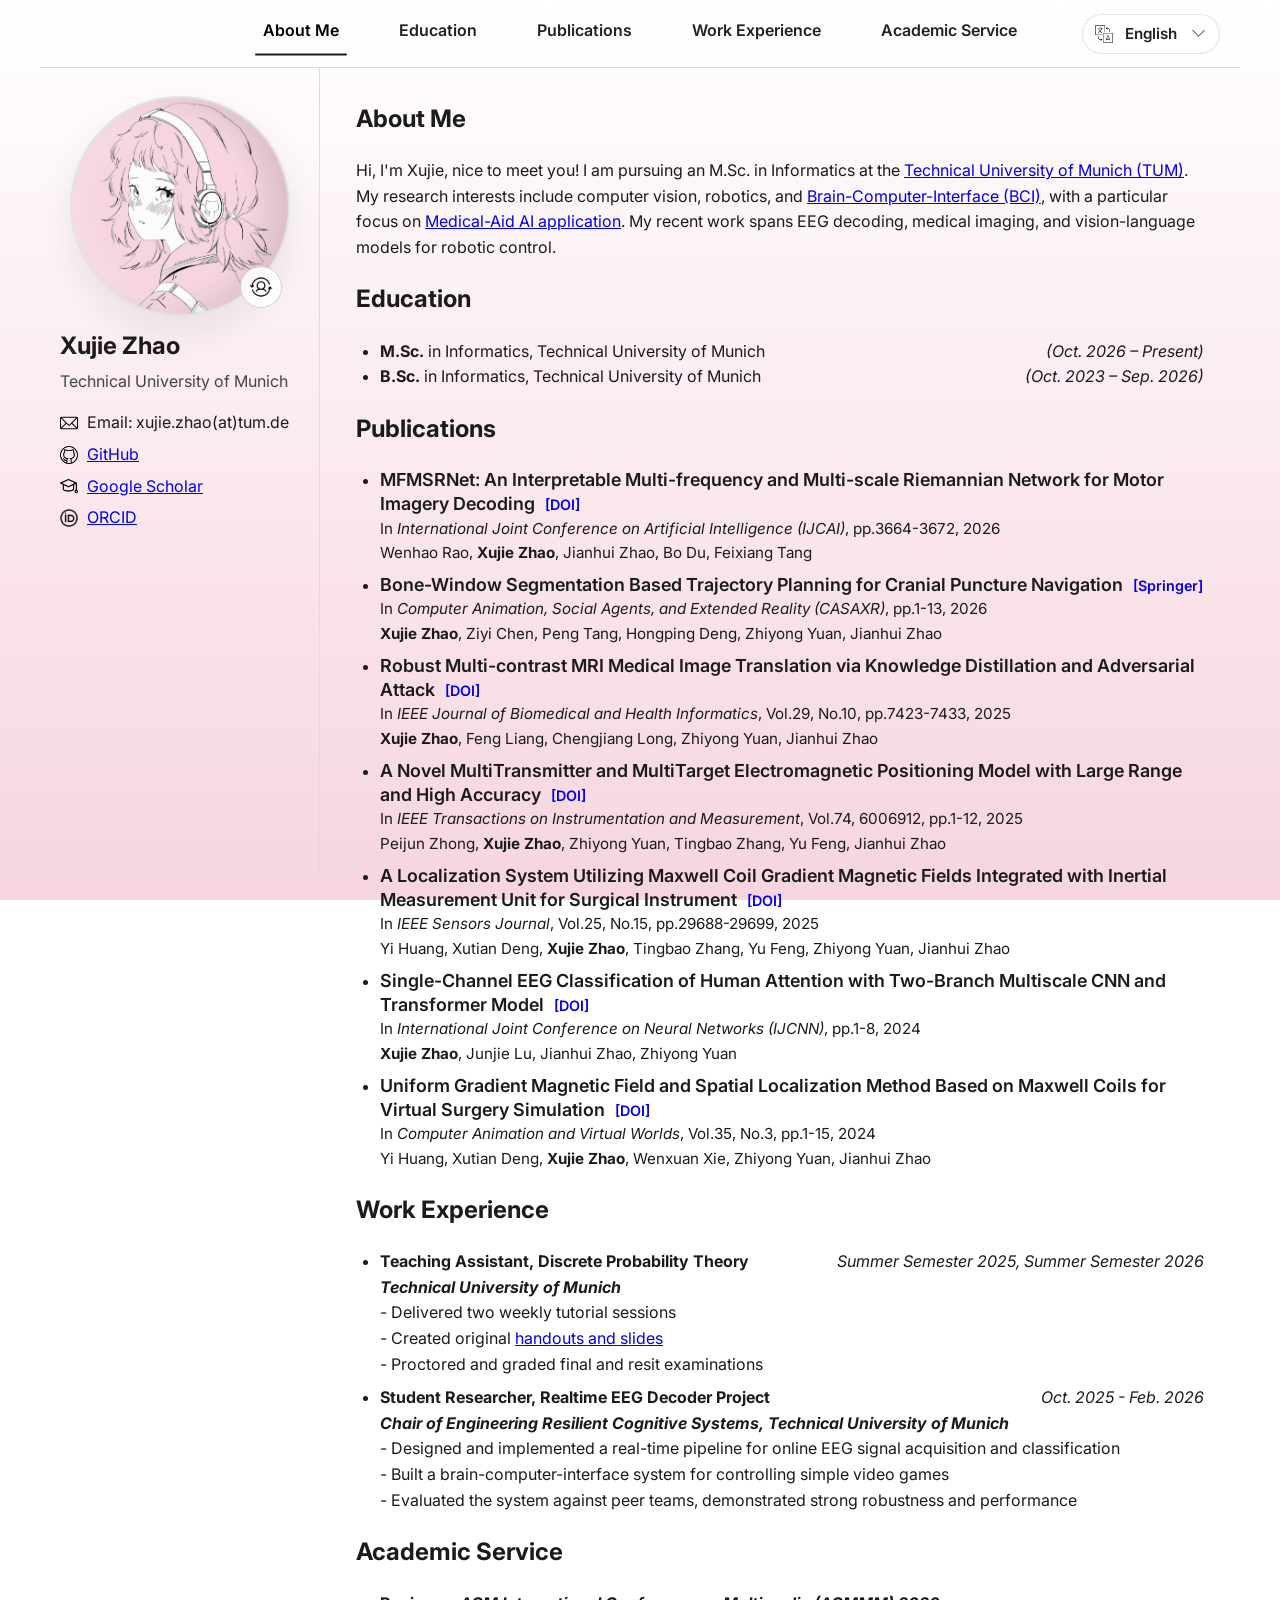
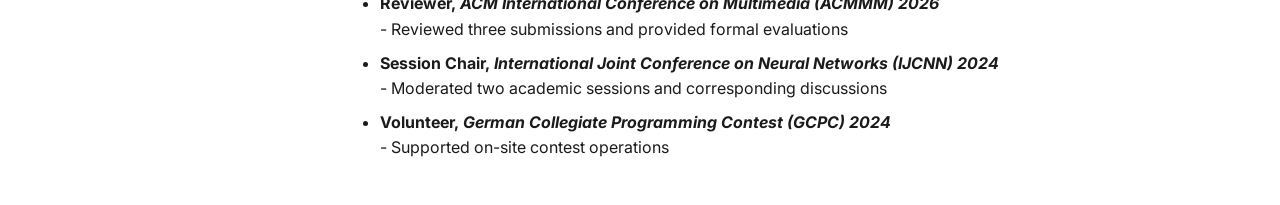
==== index.html @ e0d631d4 "english version update" ====
<!doctype html>
<html lang="en">
<head>
  <meta charset="utf-8" />
  <meta name="viewport" content="width=device-width, initial-scale=1" />
  <title>Xujie Zhao</title>

  <link rel="icon" href="assets/img/bar_icon_animate.png">
  <link rel="apple-touch-icon" href="assets/img/bar_icon_animate.png" />

  <meta name="description" content="Xujie Zhao – BSc student at Technical University of Munich">

  <meta property="og:type" content="website">
  <meta property="og:title" content="Xujie Zhao | Personal Page">
  <meta property="og:description" content="Personal homepage of Xujie Zhao">

  <meta name="robots" content="index, follow">

  <link rel="preconnect" href="https://fonts.googleapis.com">
  <link rel="preconnect" href="https://fonts.gstatic.com" crossorigin>
  <link href="https://fonts.googleapis.com/css2?family=Inter:wght@400;500;600;700&display=swap" rel="stylesheet">

  <link rel="stylesheet" href="assets/css/style.css?v=20260513-service-section" />
  <meta name="google-site-verification" content="BBAM4CJWL4HLsDOf_jV-iVOzETcsDzB7LPSBLOvxTzo" />
</head>
<body>
  <header class="top-nav-bar">
    <nav class="top-nav" aria-label="Primary">
      <a href="#about">About Me</a>
      <a href="#educations">Education</a>
      <a href="#pubs">Publications</a>
      <a href="#work">Work Experience</a>
      <a href="#service">Academic Service</a>
      <span class="nav-indicator" aria-hidden="true"></span>
    </nav>
    <div class="lang-switch" data-lang-switch>
      <button class="lang-switch-trigger" type="button" aria-label="Language selector" aria-haspopup="true" aria-expanded="false">
        <img class="lang-switch-icon" src="assets/img/icon_language_switch.png" alt="" width="18" height="18" />
        <span class="lang-switch-label">English</span>
        <span class="lang-switch-caret" aria-hidden="true"></span>
      </button>
      <div class="lang-switch-menu" role="menu" aria-label="Language options">
        <a class="lang-switch-option" href="index_cn.html" role="menuitem">中文</a>
      </div>
    </div>
  </header>

  <aside class="sidebar">
    <div class="profile-pic-wrap">
      <div class="profile-disc">
        <img class="profile-pic profile-pic-front" src="assets/img/bar_icon_animate.png" alt="Profile illustration" />
        <img class="profile-pic profile-pic-back" src="assets/img/profile_pic_real1.jpg" alt="Profile photo" />
      </div>
      <button class="profile-switch" type="button" aria-label="Switch profile picture" aria-pressed="false">
        <img src="assets/img/avatar_switch.png" alt="Switch avatar" />
      </button>
    </div>
    <h1 class="profile-name">Xujie Zhao</h1>
    <p class="profile-affiliation">Technical University of Munich</p>

    <section class="contact-block" aria-label="Contact">
      <ul>
        <li>
          <img class="contact-icon" src="assets/img/icon_email.png" alt="" width="18" height="18" />
          <span>Email: xujie.zhao(at)tum.de</span>
        </li>
        <li>
          <img class="contact-icon" src="assets/img/icon_github.png" alt="" width="18" height="18" />
          <a href="https://github.com/arthurwalnut">GitHub</a>
        </li>
        <li>
          <img class="contact-icon" src="assets/img/icon_scholar.png" alt="" width="18" height="18" />
          <a href="https://scholar.google.com/citations?user=ri1VqO8AAAAJ">Google Scholar</a>
        </li>
        <li>
          <img class="contact-icon" src="assets/img/icon_orcid.png" alt="" width="18" height="18" />
          <a href="https://orcid.org/0009-0003-3297-5734">ORCID</a>
        </li>
      </ul>
    </section>
  </aside>

  <main class="container">
    <section id="about">
      <h2>About Me</h2>
      <p>
        
        Hi, I'm Xujie, nice to meet you!
        I am pursuing an M.Sc. in Informatics at the <a href="https://www.tum.de/en/">Technical University of Munich (TUM)</a>.
        My research interests include computer vision, robotics,
        and <a href="https://en.wikipedia.org/wiki/Brain%E2%80%93computer_interface">Brain-Computer-Interface (BCI)</a>,
        with a particular focus on <a href="https://www.ibm.com/think/topics/artificial-intelligence-medicine">Medical-Aid AI application</a>.
        My recent work spans EEG decoding, medical imaging, and vision-language models for robotic control.

      </p>
    </section>

    <section id="educations">
      <h2>Education</h2>
      <ul>
        <li>
          <strong>M.Sc.</strong> in Informatics, Technical University of Munich
          <em style="float: right;">(Oct. 2026 – Present)</em>
        </li>
        <li>
          <strong>B.Sc.</strong> in Informatics, Technical University of Munich
          <em style="float: right;">(Oct. 2023 – Sep. 2026)</em>
        </li>
      </ul>
    </section>

    <section id="pubs">
      <h2>Publications</h2>
      <ul>

        <li class="publication-item">
          <div class="publication-title">
            MFMSRNet: An Interpretable Multi-frequency and Multi-scale Riemannian Network for Motor Imagery Decoding
            <a href="https://doi.org/10.24963/ijcai.2026/408" class="doi-link" target="_blank" rel="noopener noreferrer">[DOI]</a>
          </div>
          <div class="publication-venue">
            In <em>International Joint Conference on Artificial Intelligence (IJCAI)</em>, pp.3664-3672, 2026
          </div>
          <div class="publication-authors">
            Wenhao Rao, <strong>Xujie Zhao</strong>, Jianhui Zhao, Bo Du, Feixiang Tang
          </div>
        </li>

        <li class="publication-item">
          <div class="publication-title">
            Bone-Window Segmentation Based Trajectory Planning for Cranial Puncture Navigation
            <a href="https://link.springer.com/book/9789819256631" class="doi-link" target="_blank" rel="noopener noreferrer">[Springer]</a>
          </div>
          <div class="publication-venue">
            In <em>Computer Animation, Social Agents, and Extended Reality (CASAXR)</em>, pp.1-13, 2026
          </div>
          <div class="publication-authors">
            <strong>Xujie Zhao</strong>, Ziyi Chen, Peng Tang, Hongping Deng, Zhiyong Yuan, Jianhui Zhao
          </div>
        </li>
        
        <li class="publication-item">
          <div class="publication-title">
            Robust Multi-contrast MRI Medical Image Translation via Knowledge Distillation and Adversarial Attack
            <a href="https://doi.org/10.1109/JBHI.2025.3584721" class="doi-link" target="_blank" rel="noopener noreferrer">[DOI]</a>
          </div>
          <div class="publication-venue">
            In <em>IEEE Journal of Biomedical and Health Informatics</em>, Vol.29, No.10, pp.7423-7433, 2025
          </div>
          <div class="publication-authors">
            <strong>Xujie Zhao</strong>, Feng Liang, Chengjiang Long, Zhiyong Yuan, Jianhui Zhao
          </div>
        </li>

        <li class="publication-item">
          <div class="publication-title">
            A Novel MultiTransmitter and MultiTarget Electromagnetic Positioning Model with Large Range and High Accuracy
            <a href="https://doi.org/10.1109/TIM.2025.3565068" class="doi-link" target="_blank" rel="noopener noreferrer">[DOI]</a>
          </div>
          <div class="publication-venue">
            In <em>IEEE Transactions on Instrumentation and Measurement</em>, Vol.74, 6006912, pp.1-12, 2025
          </div>
          <div class="publication-authors">
            Peijun Zhong, <strong>Xujie Zhao</strong>, Zhiyong Yuan, Tingbao Zhang, Yu Feng, Jianhui Zhao
          </div>
        </li>

        <li class="publication-item">
          <div class="publication-title">
            A Localization System Utilizing Maxwell Coil Gradient Magnetic Fields Integrated with Inertial Measurement Unit for Surgical Instrument
            <a href="https://doi.org/10.1109/JSEN.2025.3578514" class="doi-link" target="_blank" rel="noopener noreferrer">[DOI]</a>
          </div>
          <div class="publication-venue">
            In <em>IEEE Sensors Journal</em>, Vol.25, No.15, pp.29688-29699, 2025
          </div>
          <div class="publication-authors">
            Yi Huang, Xutian Deng, <strong>Xujie Zhao</strong>, Tingbao Zhang, Yu Feng, Zhiyong Yuan, Jianhui Zhao
          </div>
        </li>

        <li class="publication-item">
          <div class="publication-title">
            Single-Channel EEG Classification of Human Attention with Two-Branch Multiscale CNN and Transformer Model
            <a href="https://doi.org/10.1109/IJCNN60899.2024.10650973" class="doi-link" target="_blank" rel="noopener noreferrer">[DOI]</a>
          </div>
          <div class="publication-venue">
            In <em>International Joint Conference on Neural Networks (IJCNN)</em>, pp.1-8, 2024
          </div>
          <div class="publication-authors">
            <strong>Xujie Zhao</strong>, Junjie Lu, Jianhui Zhao, Zhiyong Yuan
          </div>
        </li>

        <li class="publication-item">
          <div class="publication-title">
            Uniform Gradient Magnetic Field and Spatial Localization Method Based on Maxwell Coils for Virtual Surgery Simulation
            <a href="https://doi.org/10.1002/cav.2247" class="doi-link" target="_blank" rel="noopener noreferrer">[DOI]</a>
          </div>
          <div class="publication-venue">
            In <em>Computer Animation and Virtual Worlds</em>, Vol.35, No.3, pp.1-15, 2024
          </div>
          <div class="publication-authors">
            Yi Huang, Xutian Deng, <strong>Xujie Zhao</strong>, Wenxuan Xie, Zhiyong Yuan, Jianhui Zhao
          </div>
        </li>

      </ul>
    </section>

    <section id="work">
      <h2>Work Experience</h2>
      <ul>
        <li class="work-item">
          <div class="item-header">
            <strong>Teaching Assistant, Discrete Probability Theory</strong>
            <span class="item-time"><em>Summer Semester 2025, Summer Semester 2026</em></span>
          </div>
          <strong><em>Technical University of Munich</em></strong><br />
          - Delivered two weekly tutorial sessions<br>
          - Created original <a href="dpt_tut.html">handouts and slides</a><br>
          - Proctored and graded final and resit examinations<br>
        </li>

        <li class="work-item">
          <div class="item-header">
            <strong>Student Researcher, Realtime EEG Decoder Project</strong>
            <span class="item-time"><em>Oct. 2025 - Feb. 2026</em></span>
          </div>
          <strong><em>Chair of Engineering Resilient Cognitive Systems, Technical University of Munich</em></strong><br />
          - Designed and implemented a real-time pipeline for online EEG signal acquisition and classification<br>
          - Built a brain-computer-interface system for controlling simple video games<br>
          - Evaluated the system against peer teams, demonstrated strong robustness and performance<br>
        </li>
      </ul>
    </section>

    <section id="service">
      <h2>Academic Service</h2>
      <ul>
        <li class="work-item">
          <div class="item-header">
            <strong>Reviewer, <em>ACM International Conference on Multimedia (ACMMM) 2026</em></strong><strong></strong>
          </div>
          - Reviewed three submissions and provided formal evaluations
        </li>
        <li class="work-item">
          <div class="item-header">
            <strong>Session Chair, <em>International Joint Conference on Neural Networks (IJCNN) 2024</em></strong>
          </div>
          - Moderated two academic sessions and corresponding discussions
        </li>
        <li class="work-item">
          <div class="item-header">
            <strong>Volunteer, <em>German Collegiate Programming Contest (GCPC) 2024</em></strong>
          </div>
          - Supported on-site contest operations
        </li>
      </ul>
    </section>

  </main>
  <script src="assets/js/main.js"></script>
</body>
</html>
---- assets/css/style.css ----
:root {
  --topbar-height: 68px;
  --sidebar-width: 280px;
  --content-width: 920px;
  --layout-width: calc(var(--sidebar-width) + var(--content-width));
  --page-gradient: linear-gradient(180deg, #fff 0%, #f6d5de 100%);
}

* {
  box-sizing: border-box;
}

body {
  position: relative;
  margin: 0;
  font-family: "Inter", system-ui, sans-serif;
  line-height: 1.6;
  color: #1b1b1b;
  min-height: 100vh;
  background-image: var(--page-gradient);
  background-attachment: fixed;
  background-repeat: no-repeat;
  background-size: 100vw 100vh;
}

html {
  scroll-behavior: smooth;
}

a:link,
a:visited,
a:hover {
  color: #0000ee;
}

a:active {
  color: #ff0000;
}

.top-nav-bar {
  position: fixed;
  top: 0;
  left: 50%;
  transform: translateX(-50%);
  width: min(var(--layout-width), calc(100vw - 32px));
  height: var(--topbar-height);
  display: flex;
  align-items: center;
  padding: 0 88px;
  border-bottom: 1px solid #ddd;
  background: transparent;
  isolation: isolate;
  z-index: 1000;
}

.top-nav-bar::before,
.sidebar::before {
  content: "";
  position: absolute;
  inset: 0;
  z-index: -1;
  background-image: var(--page-gradient);
  background-attachment: fixed;
  background-repeat: no-repeat;
  background-size: 100vw 100vh;
  pointer-events: none;
}

.top-nav {
  position: relative;
  display: flex;
  align-items: center;
  justify-content: center;
  width: 100%;
  gap: 60px;
  flex-wrap: wrap;
  --indicator-x: 0px;
  --indicator-y: 0px;
  --indicator-width: 36px;
}

.lang-switch {
  position: absolute;
  top: 50%;
  right: 20px;
  z-index: 2;
  width: 138px;
  transform: translateY(-50%);
}

.lang-switch-trigger {
  width: 100%;
  height: 40px;
  display: grid;
  grid-template-columns: 18px 1fr 18px;
  align-items: center;
  padding: 0 12px;
  border: 1px solid rgba(27, 27, 27, 0.12);
  border-radius: 999px;
  background: rgba(255, 255, 255, 0.72);
  color: #222;
  font: inherit;
  text-align: left;
  cursor: pointer;
  transition: background 160ms ease, border-color 160ms ease;
  backdrop-filter: blur(8px);
}

.lang-switch:hover .lang-switch-trigger,
.lang-switch.is-open .lang-switch-trigger {
  background: rgba(255, 255, 255, 0.88);
  border-color: rgba(27, 27, 27, 0.2);
}

.lang-switch-trigger:focus,
.lang-switch-trigger:focus-visible {
  outline: none;
  box-shadow: none;
}

.lang-switch-icon {
  width: 18px;
  height: 18px;
  display: block;
  object-fit: contain;
  flex: 0 0 18px;
}

.lang-switch-label {
  min-width: 0;
  color: #222;
  font-size: 0.95rem;
  font-weight: 600;
  line-height: 1;
  text-align: center;
}

.lang-switch-caret {
  width: 18px;
  height: 18px;
  position: relative;
  pointer-events: none;
}

.lang-switch-caret::before {
  content: "";
  position: absolute;
  top: 1px;
  left: 5px;
  width: 8px;
  height: 8px;
  border-right: 1.8px solid #595959;
  border-bottom: 1.8px solid #595959;
  transform: rotate(45deg);
}

.lang-switch-menu {
  position: absolute;
  top: calc(100% + 8px);
  left: 0;
  width: 100%;
  padding: 6px;
  border: 1px solid rgba(27, 27, 27, 0.12);
  border-radius: 20px;
  background: rgba(255, 255, 255, 0.96);
  box-shadow: 0 12px 28px rgba(27, 27, 27, 0.12);
  opacity: 0;
  visibility: hidden;
  transform: translateY(-6px);
  transition: opacity 160ms ease, transform 160ms ease, visibility 160ms ease;
  backdrop-filter: blur(12px);
}

.lang-switch.is-open .lang-switch-menu {
  opacity: 1;
  visibility: visible;
  transform: translateY(0);
}

.lang-switch-option {
  display: block;
  width: 100%;
  padding: 9px 12px;
  border-radius: 14px;
  color: #222;
  font-size: 0.95rem;
  font-weight: 600;
  line-height: 1.2;
  text-align: center;
  text-decoration: none;
}

.lang-switch-option:link,
.lang-switch-option:visited,
.lang-switch-option:hover,
.lang-switch-option:active {
  color: #222;
}

.lang-switch-option:hover {
  background: rgba(246, 213, 222, 0.45);
}


.top-nav a {
  position: relative;
  z-index: 1;
  padding: 8px 0 14px;
  text-decoration: none;
  color: #222;
  font-weight: 600;
  transition: color 180ms ease;
}

.top-nav a:link,
.top-nav a:visited,
.top-nav a:hover,
.top-nav a:active {
  color: #222;
}

.top-nav a[aria-current="true"] {
  color: #000;
}

.nav-indicator {
  position: absolute;
  top: 0;
  left: 0;
  height: 2px;
  border-radius: 999px;
  background: #1b1b1b;
  opacity: 0;
  transform: translate3d(var(--indicator-x), var(--indicator-y), 0);
  width: var(--indicator-width);
  transition: opacity 120ms ease-out, transform 120ms ease-out, width 120ms ease-out;
  pointer-events: none;
}

.top-nav.is-indicator-ready .nav-indicator {
  opacity: 1;
}

.sidebar {
  position: fixed;
  top: var(--topbar-height);
  left: max(16px, calc(50% - (var(--layout-width) / 2)));
  width: var(--sidebar-width);
  height: calc(100vh - var(--topbar-height));
  padding: 28px 20px;
  border-right: 1px solid #ddd;
  overflow-y: auto;
  background: transparent;
  isolation: isolate;
  z-index: 900;
}

.profile-pic-wrap {
  --profile-switch-right: 8px;
  --profile-switch-bottom: 8px;
  position: relative;
  width: 220px;
  height: 220px;
  margin: 0 auto;
  perspective: 900px;
}

.profile-disc {
  position: relative;
  width: 100%;
  height: 100%;
  border: 2px solid #e2e2e2;
  border-radius: 50%;
  background: #f3f3f3;
  box-shadow: 0 16px 36px rgba(27, 27, 27, 0.08);
  transform-style: preserve-3d;
  transition: transform 760ms cubic-bezier(0.2, 0.72, 0.18, 1);
}

.profile-disc::after {
  content: "";
  position: absolute;
  inset: 0;
  border-radius: 50%;
  box-shadow: inset 14px 0 24px rgba(255, 255, 255, 0.2), inset -18px 0 28px rgba(27, 27, 27, 0.12);
  transform: translateZ(1px);
  pointer-events: none;
}

.profile-pic-wrap.is-showing-secondary .profile-disc {
  transform: rotateY(180deg);
}

.profile-pic {
  position: absolute;
  inset: 0;
  width: 100%;
  height: 100%;
  border-radius: 50%;
  object-fit: cover;
  display: block;
  backface-visibility: hidden;
  overflow: hidden;
}

.profile-pic-back {
  transform: rotateY(180deg);
}

.profile-switch {
  position: absolute;
  right: var(--profile-switch-right);
  bottom: var(--profile-switch-bottom);
  z-index: 3;
  width: 42px;
  height: 42px;
  padding: 8px;
  border: 1px solid rgba(27, 27, 27, 0.18);
  border-radius: 50%;
  background: rgba(255, 255, 255, 0.88);
  cursor: pointer;
  transition: transform 160ms ease, background 160ms ease;
}

.profile-switch:hover {
  transform: translateY(-1px);
  background: #fff;
}

.profile-switch:focus-visible {
  outline: 2px solid #1b1b1b;
  outline-offset: 3px;
}

.profile-switch img {
  width: 100%;
  height: 100%;
  display: block;
  object-fit: contain;
}

.profile-name {
  margin: 16px 0 8px;
  font-size: 1.5rem;
  line-height: 1.2;
}

.profile-affiliation {
  margin: 0 0 16px;
  color: #444;
}

.contact-block ul {
  margin: 0;
  padding-left: 0;
  list-style: none;
}

.contact-block li {
  display: flex;
  align-items: center;
  gap: 9px;
  margin-bottom: 6px;
}

.contact-icon {
  width: 18px;
  height: 18px;
  max-width: 18px;
  max-height: 18px;
  flex: 0 0 18px;
  object-fit: contain;
  display: block;
}

.container {
  margin-top: var(--topbar-height);
  margin-left: max(calc(16px + var(--sidebar-width)), calc(50% - (var(--layout-width) / 2) + var(--sidebar-width)));
  padding: 12px 36px 28px;
  max-width: var(--content-width);
}

main ul {
  padding-left: 24px;
}

.publication-item {
  margin-bottom: 8px;
}

.publication-title {
  font-size: 1.12rem;
  font-weight: 600;
  line-height: 1.35;
}

.publication-venue,
.publication-authors {
  font-size: 0.95rem;
}

.doi-link {
  font-size: 0.8em;
  margin-left: 0.4em;
  text-decoration: none;
}

.doi-link:hover {
  text-decoration: underline;
}

.work-item {
  margin-bottom: 8px;
}

.item-header {
  display: flex;
  align-items: flex-start;
  justify-content: space-between;
  gap: 16px;
}

.item-header strong {
  flex: 1 1 auto;
  min-width: 0;
}

.item-time {
  flex: 0 0 auto;
  margin-left: auto;
  text-align: right;
  white-space: nowrap;
}

.work-item-empty {
  min-height: 82px;
  color: transparent;
  user-select: none;
}

.work-item-empty::marker {
  color: transparent;
}

@media (max-width: 900px) {
  :root {
    --sidebar-width: 240px;
    --content-width: 700px;
  }

  .top-nav-bar {
    padding: 0 78px;
  }

  .top-nav {
    gap: 28px;
  }

  .container {
    padding: 24px;
  }

  .item-header {
    flex-wrap: wrap;
  }

  .item-time {
    width: 100%;
    white-space: normal;
  }
}

@media (max-width: 768px), (hover: none) and (pointer: coarse) {
  :root {
    --topbar-height: auto;
  }

  .top-nav-bar {
    position: sticky;
    left: 0;
    transform: none;
    width: 100%;
    min-height: 60px;
    padding: 12px;
    display: grid;
    grid-template-columns: minmax(0, 1fr) auto;
    gap: 10px;
  }

  .top-nav {
    display: grid;
    grid-template-columns: repeat(2, minmax(0, 1fr));
    gap: 8px 12px;
    width: 100%;
  }

  .top-nav a {
    text-align: center;
  }

  .lang-switch {
    position: static;
    transform: none;
    justify-self: end;
    align-self: center;
  }

  .sidebar {
    position: relative;
    top: auto;
    left: auto;
    width: 100%;
    height: auto;
    border-right: none;
    border-bottom: 1px solid #ddd;
    padding: 18px 16px;
  }

  .container {
    margin-top: 0;
    margin-left: 0;
    max-width: 100%;
    padding: 18px 16px 24px;
  }

}
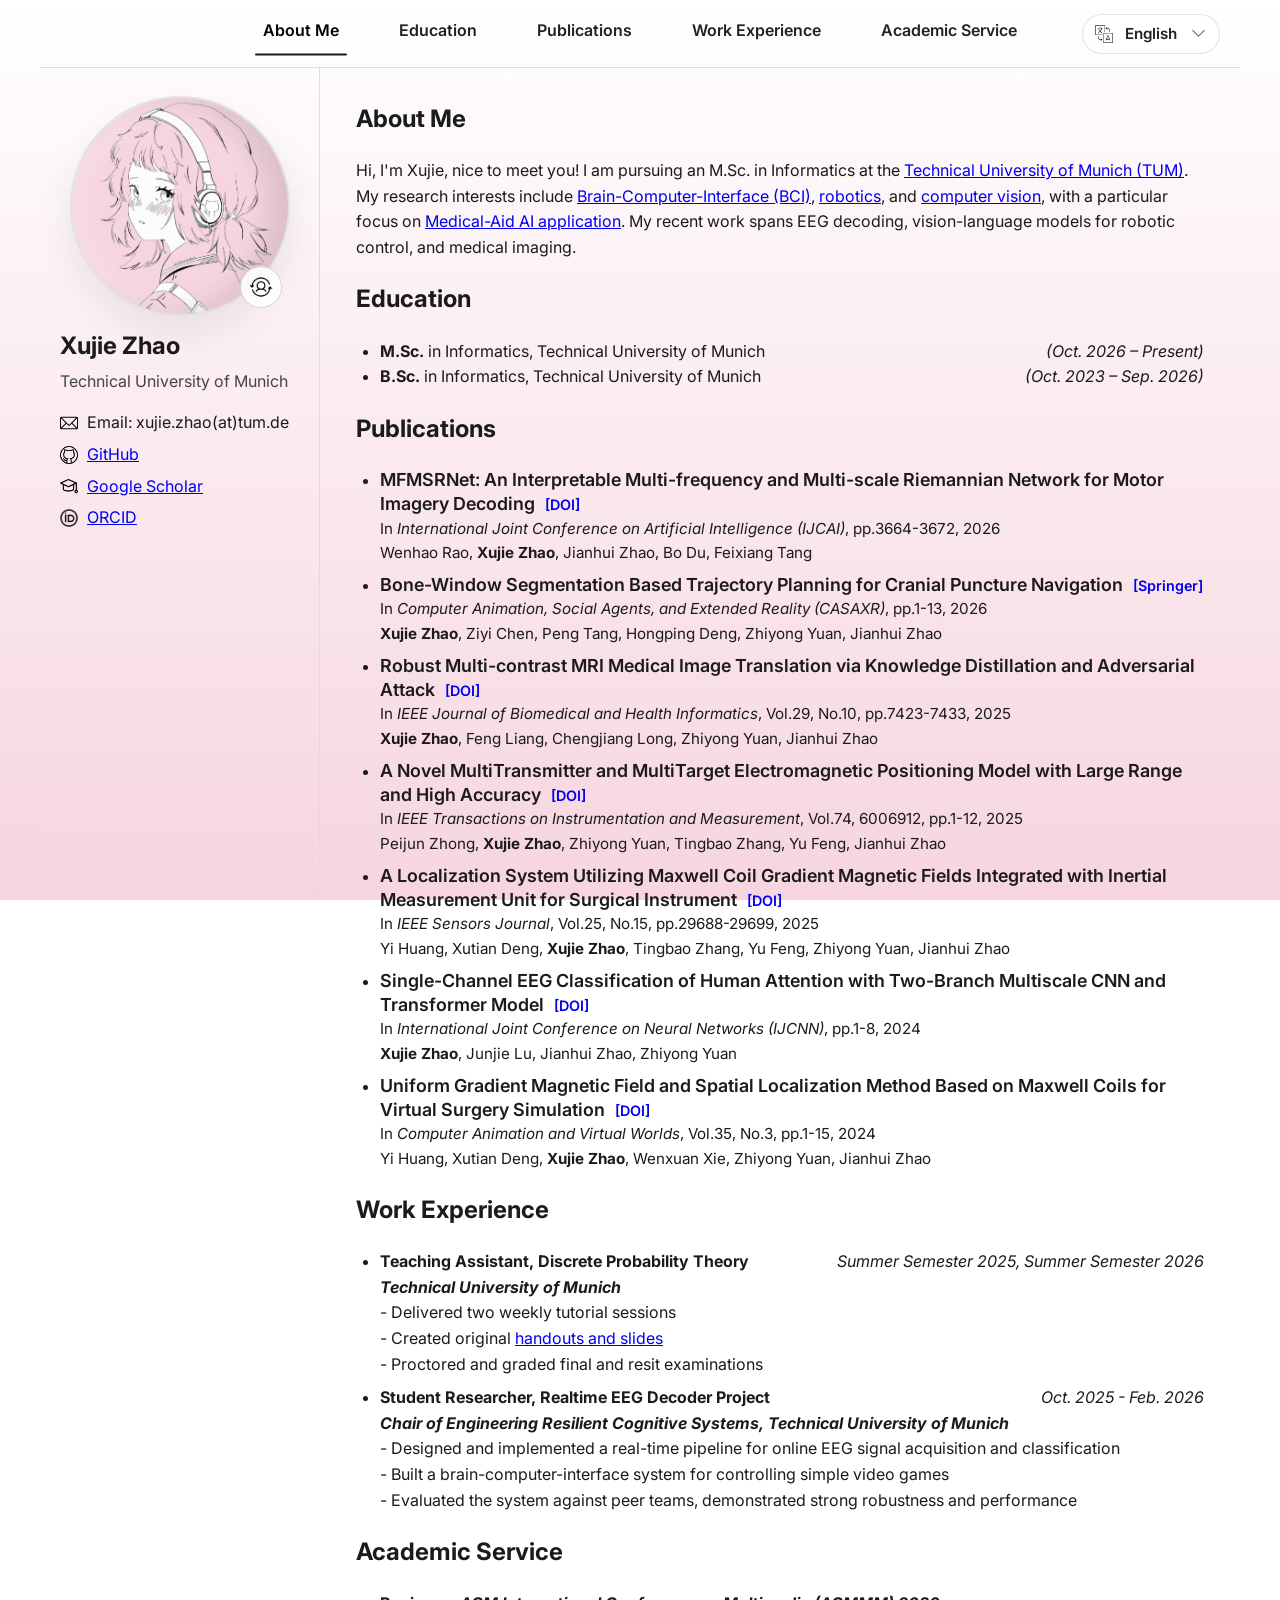
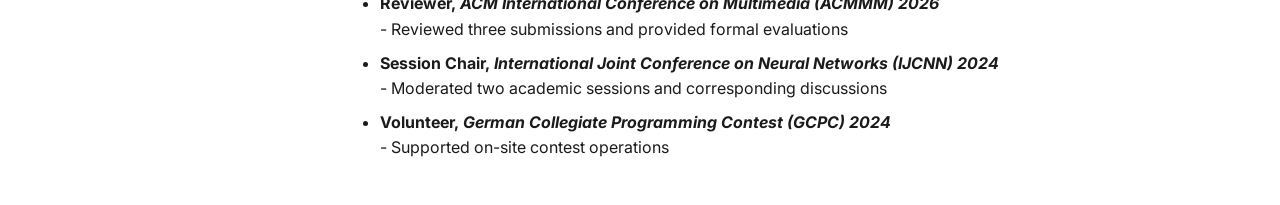
==== commit 9f33428b: "chinese version update" ====
--- a/index.html
+++ b/index.html
@@ -87,10 +87,12 @@
         
         Hi, I'm Xujie, nice to meet you!
         I am pursuing an M.Sc. in Informatics at the <a href="https://www.tum.de/en/">Technical University of Munich (TUM)</a>.
-        My research interests include computer vision, robotics,
-        and <a href="https://en.wikipedia.org/wiki/Brain%E2%80%93computer_interface">Brain-Computer-Interface (BCI)</a>,
+        My research interests include
+        <a href="https://en.wikipedia.org/wiki/Brain%E2%80%93computer_interface">Brain-Computer-Interface (BCI)</a>,
+        <a href="https://en.wikipedia.org/wiki/Robotics">robotics</a>,
+        and <a href="https://en.wikipedia.org/wiki/Computer_vision">computer vision</a>,
         with a particular focus on <a href="https://www.ibm.com/think/topics/artificial-intelligence-medicine">Medical-Aid AI application</a>.
-        My recent work spans EEG decoding, medical imaging, and vision-language models for robotic control.
+        My recent work spans EEG decoding, vision-language models for robotic control, and medical imaging.
 
       </p>
     </section>
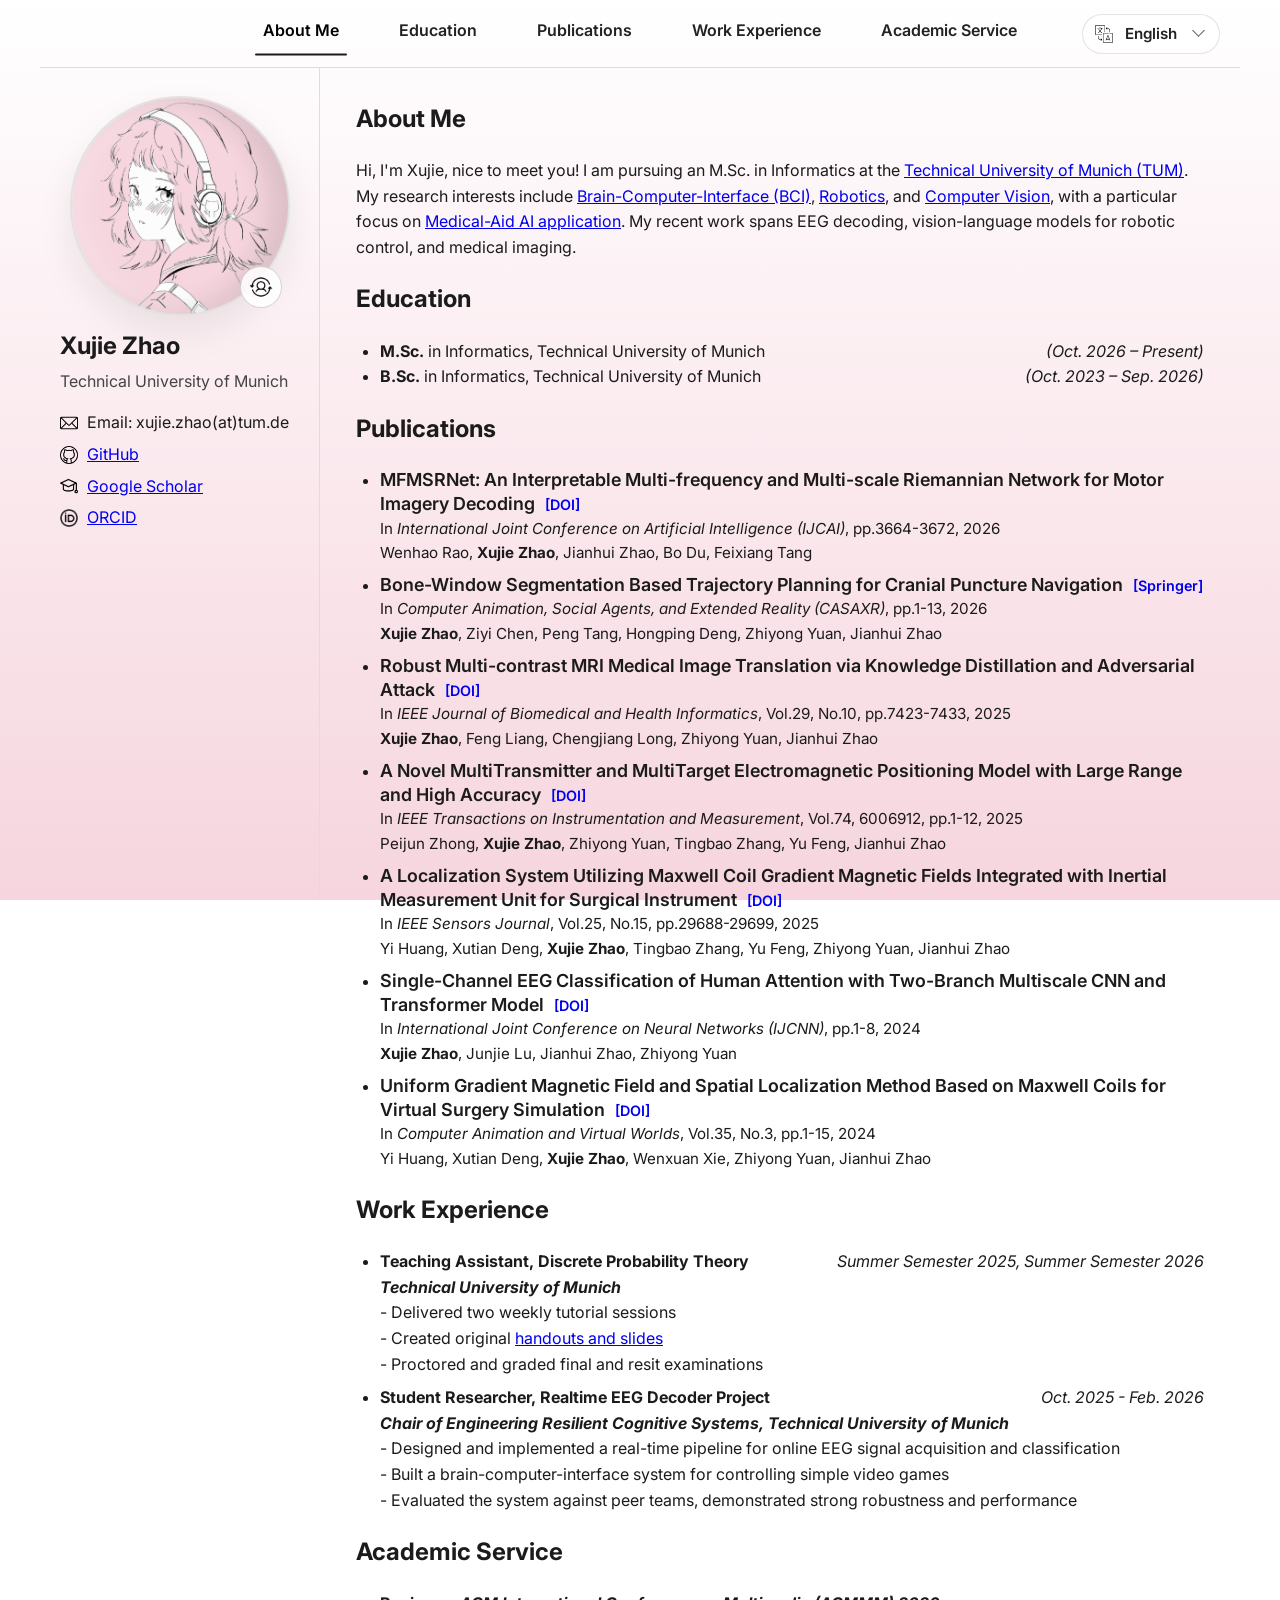
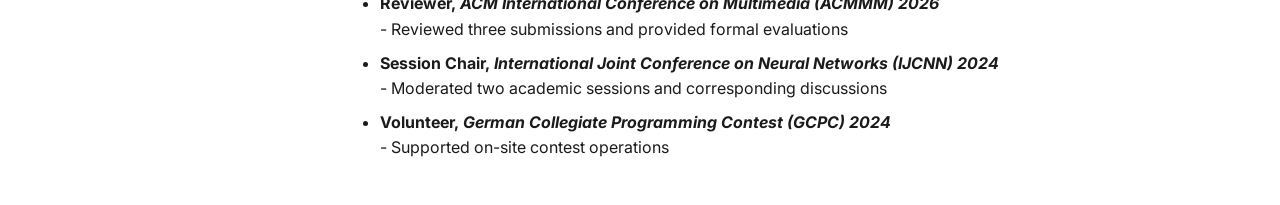
==== commit 8ff27b14: "grammer mistake" ====
--- a/index.html
+++ b/index.html
@@ -89,8 +89,8 @@
         I am pursuing an M.Sc. in Informatics at the <a href="https://www.tum.de/en/">Technical University of Munich (TUM)</a>.
         My research interests include
         <a href="https://en.wikipedia.org/wiki/Brain%E2%80%93computer_interface">Brain-Computer-Interface (BCI)</a>,
-        <a href="https://en.wikipedia.org/wiki/Robotics">robotics</a>,
-        and <a href="https://en.wikipedia.org/wiki/Computer_vision">computer vision</a>,
+        <a href="https://en.wikipedia.org/wiki/Robotics">Robotics</a>,
+        and <a href="https://en.wikipedia.org/wiki/Computer_vision">Computer Vision</a>,
         with a particular focus on <a href="https://www.ibm.com/think/topics/artificial-intelligence-medicine">Medical-Aid AI application</a>.
         My recent work spans EEG decoding, vision-language models for robotic control, and medical imaging.
 
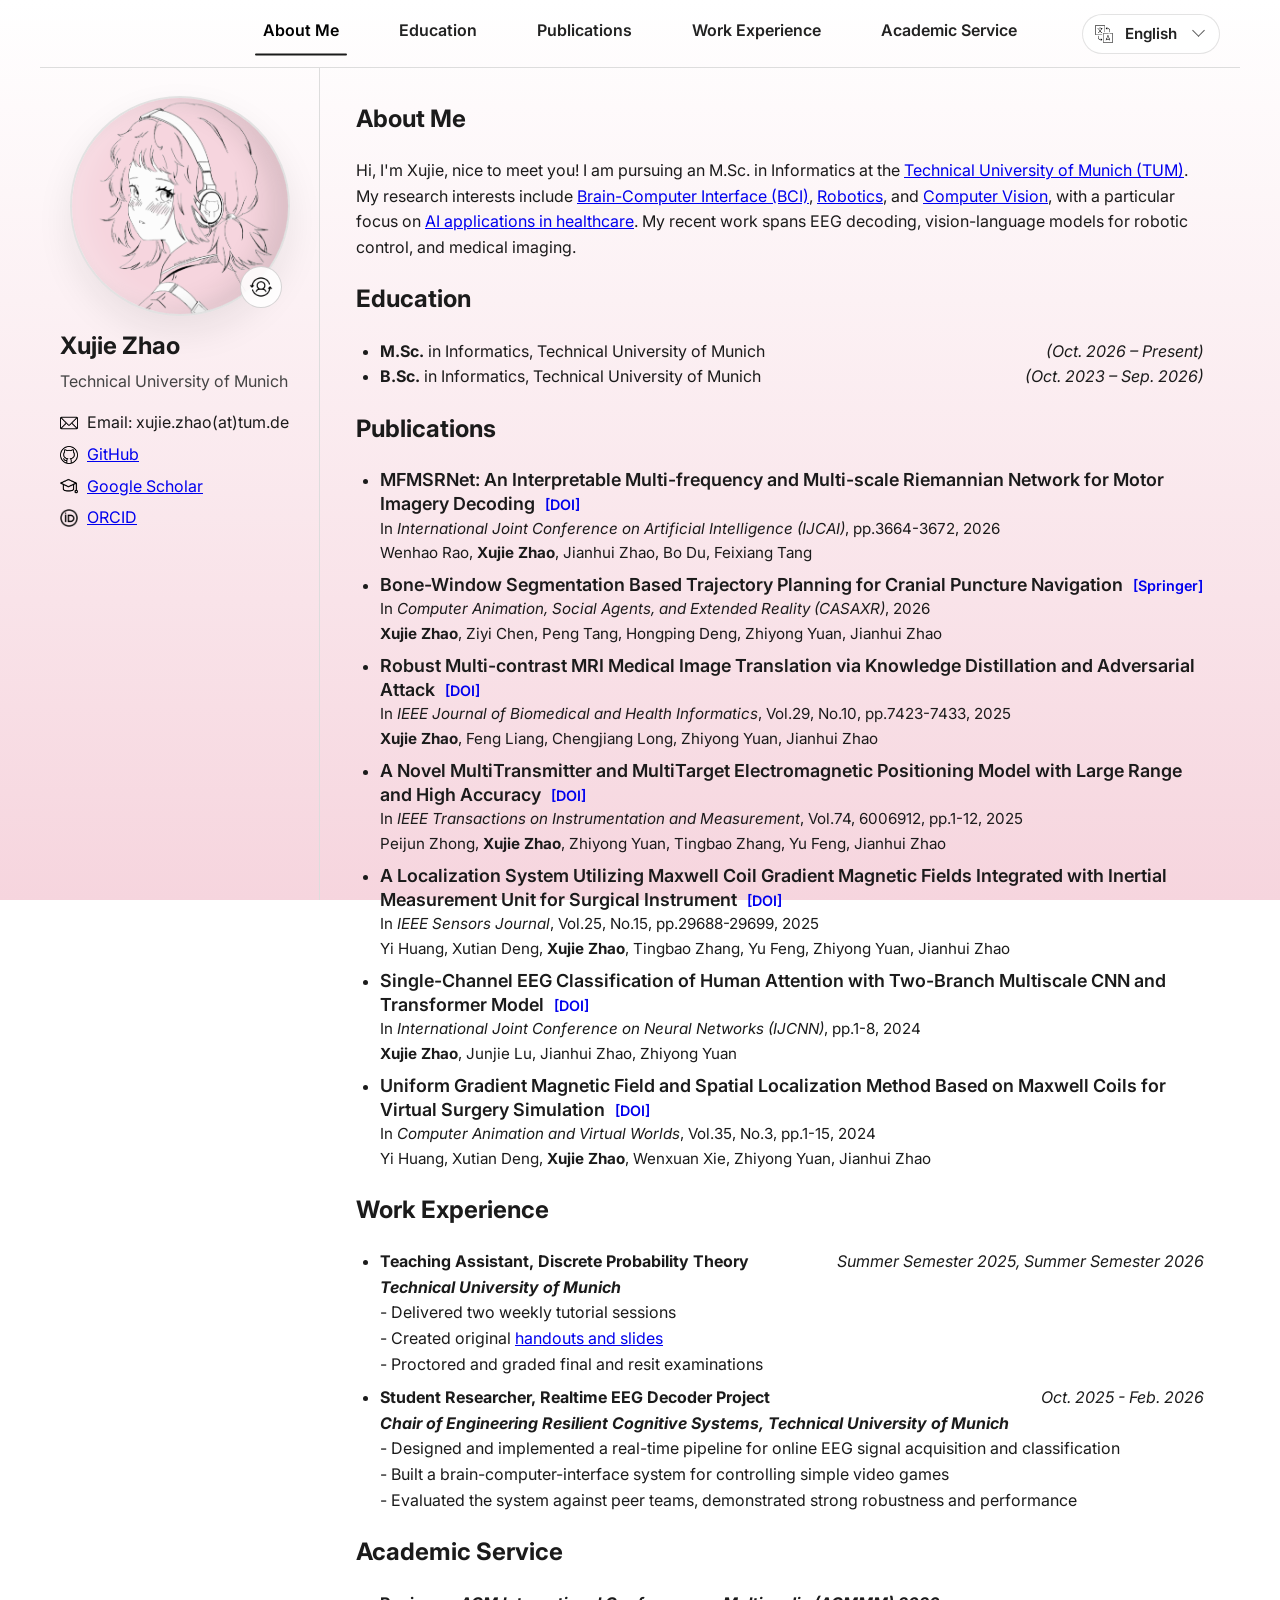
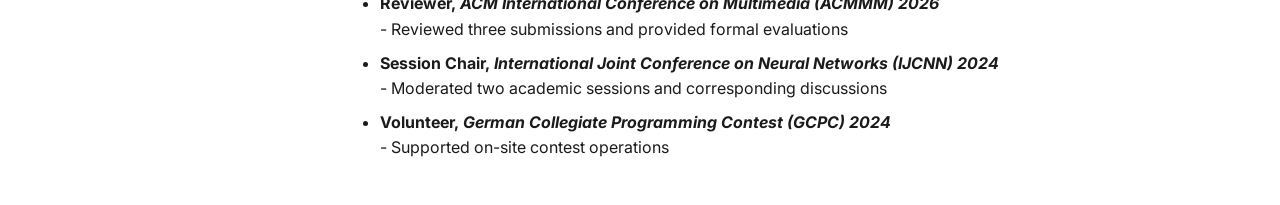
==== commit 43bbf72b: "update small expression problem" ====
--- a/index.html
+++ b/index.html
@@ -8,7 +8,7 @@
   <link rel="icon" href="assets/img/bar_icon_animate.png">
   <link rel="apple-touch-icon" href="assets/img/bar_icon_animate.png" />
 
-  <meta name="description" content="Xujie Zhao – BSc student at Technical University of Munich">
+  <meta name="description" content="Xujie Zhao – MSc student at Technical University of Munich">
 
   <meta property="og:type" content="website">
   <meta property="og:title" content="Xujie Zhao | Personal Page">
@@ -88,10 +88,10 @@
         Hi, I'm Xujie, nice to meet you!
         I am pursuing an M.Sc. in Informatics at the <a href="https://www.tum.de/en/">Technical University of Munich (TUM)</a>.
         My research interests include
-        <a href="https://en.wikipedia.org/wiki/Brain%E2%80%93computer_interface">Brain-Computer-Interface (BCI)</a>,
+        <a href="https://en.wikipedia.org/wiki/Brain%E2%80%93computer_interface">Brain-Computer Interface (BCI)</a>,
         <a href="https://en.wikipedia.org/wiki/Robotics">Robotics</a>,
         and <a href="https://en.wikipedia.org/wiki/Computer_vision">Computer Vision</a>,
-        with a particular focus on <a href="https://www.ibm.com/think/topics/artificial-intelligence-medicine">Medical-Aid AI application</a>.
+        with a particular focus on <a href="https://www.ibm.com/think/topics/artificial-intelligence-medicine">AI applications in healthcare</a>.
         My recent work spans EEG decoding, vision-language models for robotic control, and medical imaging.
 
       </p>
@@ -134,7 +134,7 @@
             <a href="https://link.springer.com/book/9789819256631" class="doi-link" target="_blank" rel="noopener noreferrer">[Springer]</a>
           </div>
           <div class="publication-venue">
-            In <em>Computer Animation, Social Agents, and Extended Reality (CASAXR)</em>, pp.1-13, 2026
+            In <em>Computer Animation, Social Agents, and Extended Reality (CASAXR)</em>, 2026
           </div>
           <div class="publication-authors">
             <strong>Xujie Zhao</strong>, Ziyi Chen, Peng Tang, Hongping Deng, Zhiyong Yuan, Jianhui Zhao
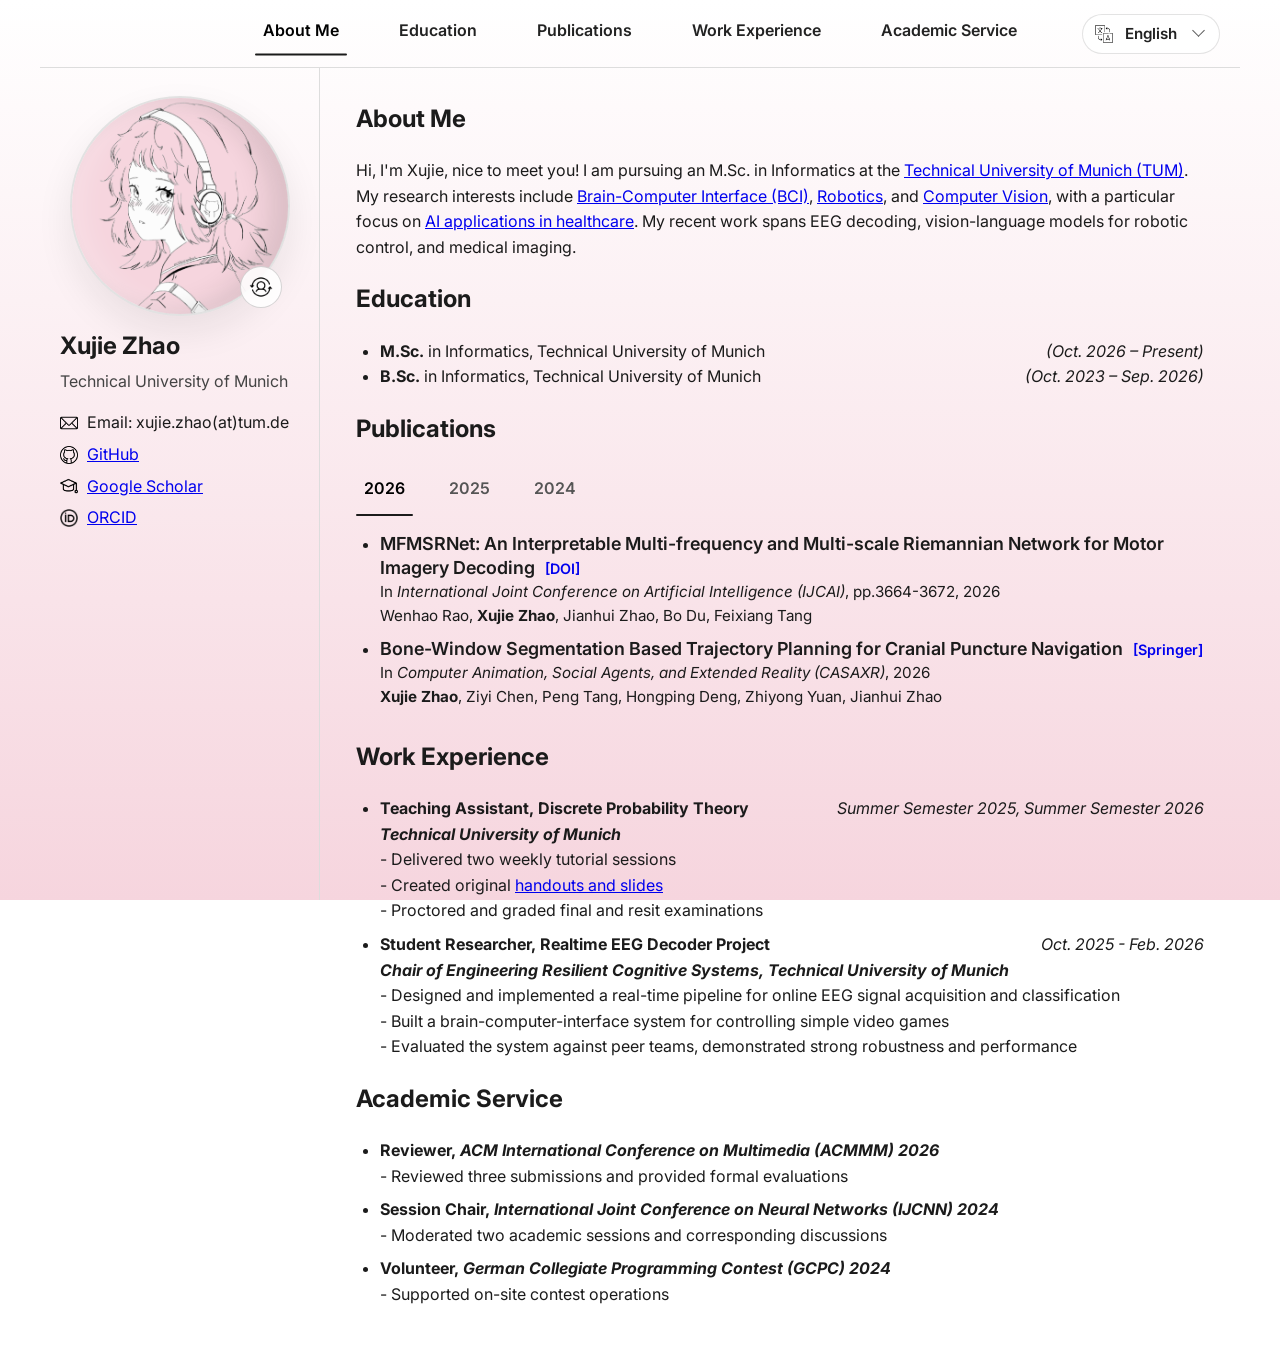
==== commit 1a7a122a: "redesigned publications section" ====
--- a/index.html
+++ b/index.html
@@ -3,16 +3,17 @@
 <head>
   <meta charset="utf-8" />
   <meta name="viewport" content="width=device-width, initial-scale=1" />
-  <title>Xujie Zhao</title>
+  <title>Xujie Zhao | TUM</title>
 
   <link rel="icon" href="assets/img/bar_icon_animate.png">
   <link rel="apple-touch-icon" href="assets/img/bar_icon_animate.png" />
 
-  <meta name="description" content="Xujie Zhao – MSc student at Technical University of Munich">
+  <meta name="description" content="Xujie Zhao – M.Sc. student at Technical University of Munich">
 
   <meta property="og:type" content="website">
-  <meta property="og:title" content="Xujie Zhao | Personal Page">
-  <meta property="og:description" content="Personal homepage of Xujie Zhao">
+  <meta property="og:title" content="Xujie Zhao | Personal Website">
+  <meta property="og:description" content="M.Sc. student of informatics at TUM. Research interests in brain-computer interfaces, robotics and computer vision.">
+  <meta property="og:url" content="https://arthurwalnut.github.io/">
 
   <meta name="robots" content="index, follow">
 
@@ -20,8 +21,15 @@
   <link rel="preconnect" href="https://fonts.gstatic.com" crossorigin>
   <link href="https://fonts.googleapis.com/css2?family=Inter:wght@400;500;600;700&display=swap" rel="stylesheet">
 
-  <link rel="stylesheet" href="assets/css/style.css?v=20260513-service-section" />
+  <link rel="stylesheet" href="assets/css/style.css?v=20261101-publication-years" />
   <meta name="google-site-verification" content="BBAM4CJWL4HLsDOf_jV-iVOzETcsDzB7LPSBLOvxTzo" />
+  
+  <link rel="alternate" hreflang="en" href="https://arthurwalnut.github.io/">
+  <link rel="alternate" hreflang="zh-CN" href="https://arthurwalnut.github.io/index_cn.html">
+  <link rel="alternate" hreflang="x-default" href="https://arthurwalnut.github.io/">
+
+  <link rel="canonical" href="https://arthurwalnut.github.io/">
+
 </head>
 <body>
   <header class="top-nav-bar">
@@ -111,11 +119,11 @@
       </ul>
     </section>
 
-    <section id="pubs">
+    <section id="pubs" data-year-label="Publication year">
       <h2>Publications</h2>
       <ul>
 
-        <li class="publication-item">
+        <li class="publication-item" data-year="2026">
           <div class="publication-title">
             MFMSRNet: An Interpretable Multi-frequency and Multi-scale Riemannian Network for Motor Imagery Decoding
             <a href="https://doi.org/10.24963/ijcai.2026/408" class="doi-link" target="_blank" rel="noopener noreferrer">[DOI]</a>
@@ -128,7 +136,7 @@
           </div>
         </li>
 
-        <li class="publication-item">
+        <li class="publication-item" data-year="2026">
           <div class="publication-title">
             Bone-Window Segmentation Based Trajectory Planning for Cranial Puncture Navigation
             <a href="https://link.springer.com/book/9789819256631" class="doi-link" target="_blank" rel="noopener noreferrer">[Springer]</a>
@@ -141,7 +149,7 @@
           </div>
         </li>
         
-        <li class="publication-item">
+        <li class="publication-item" data-year="2025">
           <div class="publication-title">
             Robust Multi-contrast MRI Medical Image Translation via Knowledge Distillation and Adversarial Attack
             <a href="https://doi.org/10.1109/JBHI.2025.3584721" class="doi-link" target="_blank" rel="noopener noreferrer">[DOI]</a>
@@ -154,7 +162,7 @@
           </div>
         </li>
 
-        <li class="publication-item">
+        <li class="publication-item" data-year="2025">
           <div class="publication-title">
             A Novel MultiTransmitter and MultiTarget Electromagnetic Positioning Model with Large Range and High Accuracy
             <a href="https://doi.org/10.1109/TIM.2025.3565068" class="doi-link" target="_blank" rel="noopener noreferrer">[DOI]</a>
@@ -167,7 +175,7 @@
           </div>
         </li>
 
-        <li class="publication-item">
+        <li class="publication-item" data-year="2025">
           <div class="publication-title">
             A Localization System Utilizing Maxwell Coil Gradient Magnetic Fields Integrated with Inertial Measurement Unit for Surgical Instrument
             <a href="https://doi.org/10.1109/JSEN.2025.3578514" class="doi-link" target="_blank" rel="noopener noreferrer">[DOI]</a>
@@ -180,7 +188,7 @@
           </div>
         </li>
 
-        <li class="publication-item">
+        <li class="publication-item" data-year="2024">
           <div class="publication-title">
             Single-Channel EEG Classification of Human Attention with Two-Branch Multiscale CNN and Transformer Model
             <a href="https://doi.org/10.1109/IJCNN60899.2024.10650973" class="doi-link" target="_blank" rel="noopener noreferrer">[DOI]</a>
@@ -193,7 +201,7 @@
           </div>
         </li>
 
-        <li class="publication-item">
+        <li class="publication-item" data-year="2024">
           <div class="publication-title">
             Uniform Gradient Magnetic Field and Spatial Localization Method Based on Maxwell Coils for Virtual Surgery Simulation
             <a href="https://doi.org/10.1002/cav.2247" class="doi-link" target="_blank" rel="noopener noreferrer">[DOI]</a>
@@ -261,6 +269,6 @@
     </section>
 
   </main>
-  <script src="assets/js/main.js"></script>
+  <script src="assets/js/main.js?v=20261101-publication-years"></script>
 </body>
 </html>
--- a/assets/css/style.css
+++ b/assets/css/style.css
@@ -388,6 +388,77 @@
   margin-bottom: 8px;
 }
 
+.publication-years {
+  position: relative;
+  display: flex;
+  gap: 28px;
+  width: max-content;
+  max-width: 100%;
+  margin-bottom: 16px;
+  overflow-x: auto;
+}
+
+.publication-year {
+  flex: 0 0 auto;
+  padding: 8px 8px 14px;
+  border: 0;
+  background: transparent;
+  color: #555;
+  font: inherit;
+  font-weight: 600;
+  cursor: pointer;
+}
+
+.publication-year:hover,
+.publication-year[aria-selected="true"] {
+  color: #000;
+}
+
+.publication-year:focus-visible {
+  outline: 2px solid #1b1b1b;
+  outline-offset: -3px;
+  border-radius: 4px;
+}
+
+.publication-year-indicator {
+  position: absolute;
+  bottom: 0;
+  left: 0;
+  height: 2px;
+  border-radius: 999px;
+  background: #1b1b1b;
+  pointer-events: none;
+  transition: transform 360ms ease, width 360ms ease;
+}
+
+.publication-viewport {
+  overflow: hidden;
+  transition: height 360ms ease;
+}
+
+.publication-track {
+  display: flex;
+  align-items: flex-start;
+  transition: transform 360ms ease;
+}
+
+.publication-panel {
+  flex: 0 0 100%;
+  min-width: 0;
+}
+
+.publication-panel ul {
+  margin: 0;
+}
+
+@media (prefers-reduced-motion: reduce) {
+  .publication-year-indicator,
+  .publication-viewport,
+  .publication-track {
+    transition: none;
+  }
+}
+
 .publication-title {
   font-size: 1.12rem;
   font-weight: 600;
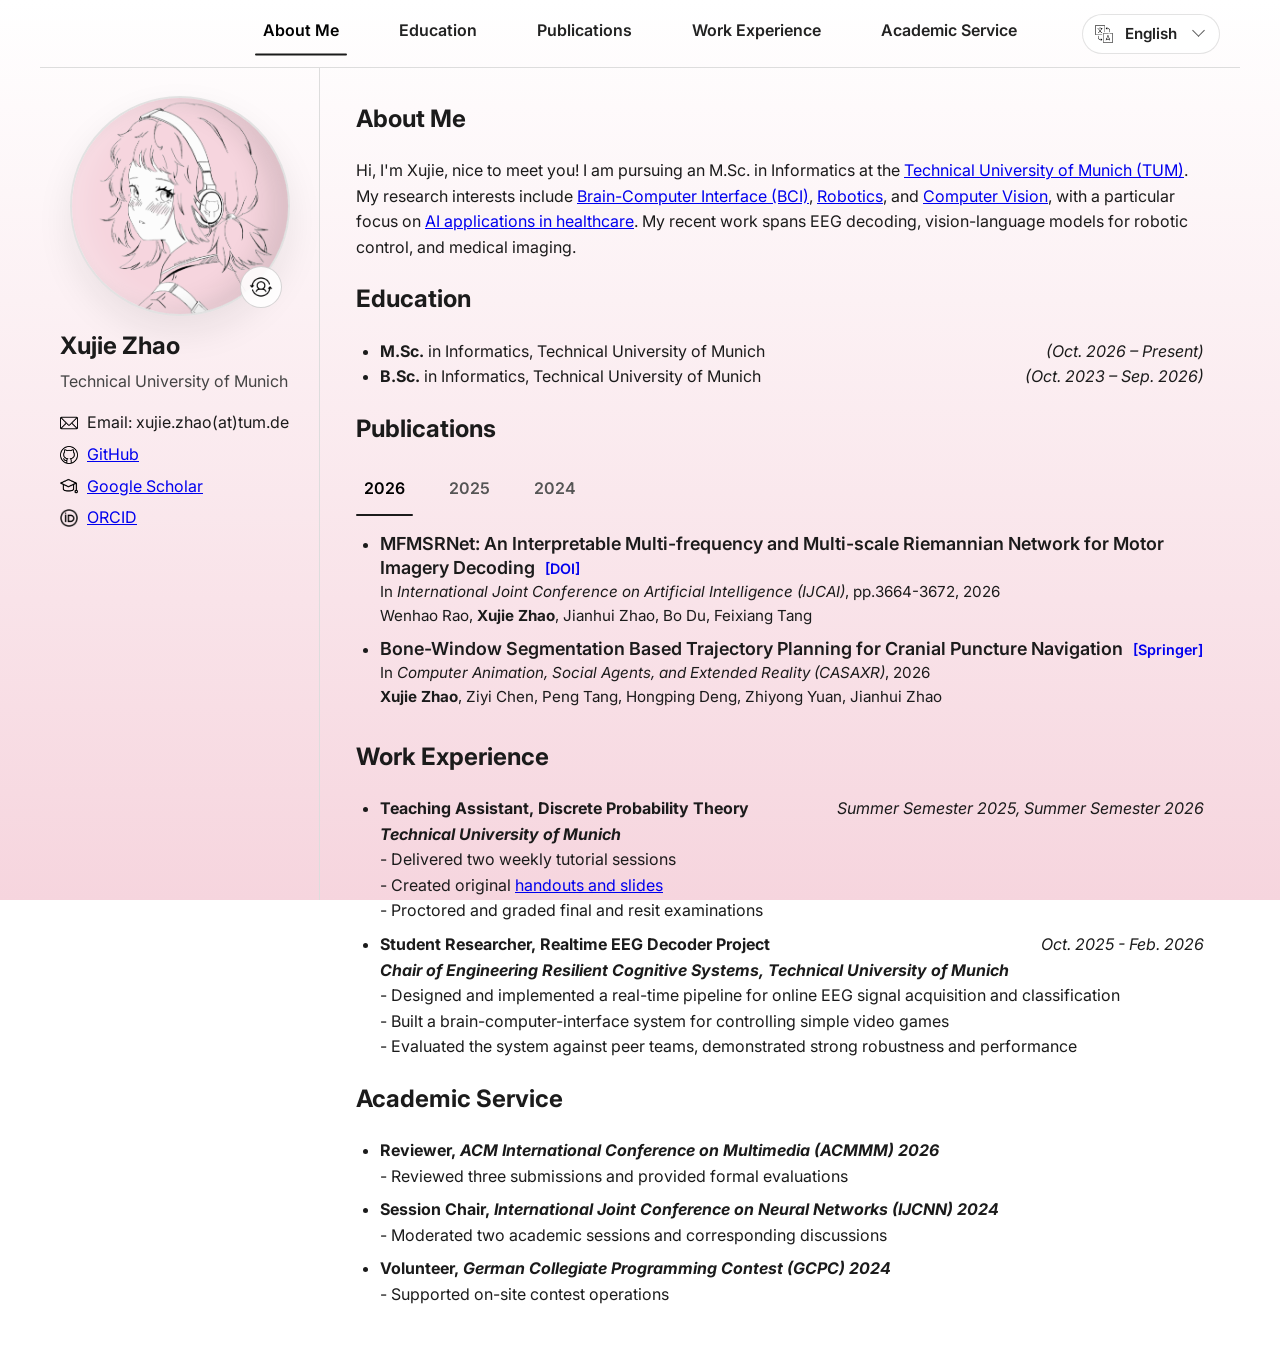
==== commit 60dbcafc: "date position and top avatar position fixed" ====
--- a/index.html
+++ b/index.html
@@ -21,7 +21,7 @@
   <link rel="preconnect" href="https://fonts.gstatic.com" crossorigin>
   <link href="https://fonts.googleapis.com/css2?family=Inter:wght@400;500;600;700&display=swap" rel="stylesheet">
 
-  <link rel="stylesheet" href="assets/css/style.css?v=20261101-publication-years" />
+  <link rel="stylesheet" href="assets/css/style.css?v=20261102-mobile-alignment" />
   <meta name="google-site-verification" content="BBAM4CJWL4HLsDOf_jV-iVOzETcsDzB7LPSBLOvxTzo" />
   
   <link rel="alternate" hreflang="en" href="https://arthurwalnut.github.io/">
@@ -109,12 +109,16 @@
       <h2>Education</h2>
       <ul>
         <li>
-          <strong>M.Sc.</strong> in Informatics, Technical University of Munich
-          <em style="float: right;">(Oct. 2026 – Present)</em>
-        </li>
-        <li>
-          <strong>B.Sc.</strong> in Informatics, Technical University of Munich
-          <em style="float: right;">(Oct. 2023 – Sep. 2026)</em>
+          <div class="item-header">
+            <span class="item-title"><strong>M.Sc.</strong> in Informatics, Technical University of Munich</span>
+            <span class="item-time"><em>(Oct. 2026 – Present)</em></span>
+          </div>
+        </li>
+        <li>
+          <div class="item-header">
+            <span class="item-title"><strong>B.Sc.</strong> in Informatics, Technical University of Munich</span>
+            <span class="item-time"><em>(Oct. 2023 – Sep. 2026)</em></span>
+          </div>
         </li>
       </ul>
     </section>
--- a/assets/css/style.css
+++ b/assets/css/style.css
@@ -51,6 +51,7 @@
   background: transparent;
   isolation: isolate;
   z-index: 1000;
+  transition: transform 180ms ease;
 }
 
 .top-nav-bar::before,
@@ -223,7 +224,8 @@
   color: #000;
 }
 
-.nav-indicator {
+.nav-indicator,
+.top-nav::after {
   position: absolute;
   top: 0;
   left: 0;
@@ -237,7 +239,21 @@
   pointer-events: none;
 }
 
-.top-nav.is-indicator-ready .nav-indicator {
+.top-nav::after {
+  content: "";
+  --indicator-x: var(--indicator-next-x, 0px);
+  --indicator-y: var(--indicator-next-y, 0px);
+  --indicator-width: var(--indicator-next-width, 0px);
+}
+
+.top-nav.is-multiline .nav-indicator,
+.top-nav.is-multiline::after {
+  /* Scroll frames drive both segments directly, including row handoffs. */
+  transition: opacity 120ms ease-out;
+}
+
+.top-nav.is-indicator-ready .nav-indicator,
+.top-nav.is-indicator-ready::after {
   opacity: 1;
 }
 
@@ -452,6 +468,7 @@
 }
 
 @media (prefers-reduced-motion: reduce) {
+  .top-nav-bar,
   .publication-year-indicator,
   .publication-viewport,
   .publication-track {
@@ -486,21 +503,25 @@
 
 .item-header {
   display: flex;
+  flex-wrap: wrap;
   align-items: flex-start;
   justify-content: space-between;
-  gap: 16px;
-}
-
-.item-header strong {
+  gap: 4px 16px;
+}
+
+.item-header > strong,
+.item-header > .item-title {
   flex: 1 1 auto;
   min-width: 0;
 }
 
 .item-time {
-  flex: 0 0 auto;
+  flex: 0 1 auto;
+  min-width: 0;
+  max-width: 100%;
   margin-left: auto;
   text-align: right;
-  white-space: nowrap;
+  overflow-wrap: anywhere;
 }
 
 .work-item-empty {
@@ -530,15 +551,20 @@
   .container {
     padding: 24px;
   }
-
-  .item-header {
-    flex-wrap: wrap;
-  }
-
-  .item-time {
-    width: 100%;
-    white-space: normal;
-  }
+}
+
+@media (max-width: 900px), (hover: none) and (pointer: coarse) {
+  #educations li {
+    margin-bottom: 8px;
+  }
+
+  #educations .item-header,
+  #work .item-header {
+    flex-direction: column;
+    align-items: stretch;
+    gap: 2px;
+  }
+
 }
 
 @media (max-width: 768px), (hover: none) and (pointer: coarse) {
@@ -558,6 +584,10 @@
     gap: 10px;
   }
 
+  .top-nav-bar.is-scroll-hidden {
+    transform: translateY(-100%);
+  }
+
   .top-nav {
     display: grid;
     grid-template-columns: repeat(2, minmax(0, 1fr));
@@ -585,6 +615,11 @@
     border-right: none;
     border-bottom: 1px solid #ddd;
     padding: 18px 16px;
+    text-align: center;
+  }
+
+  .contact-block li {
+    justify-content: center;
   }
 
   .container {
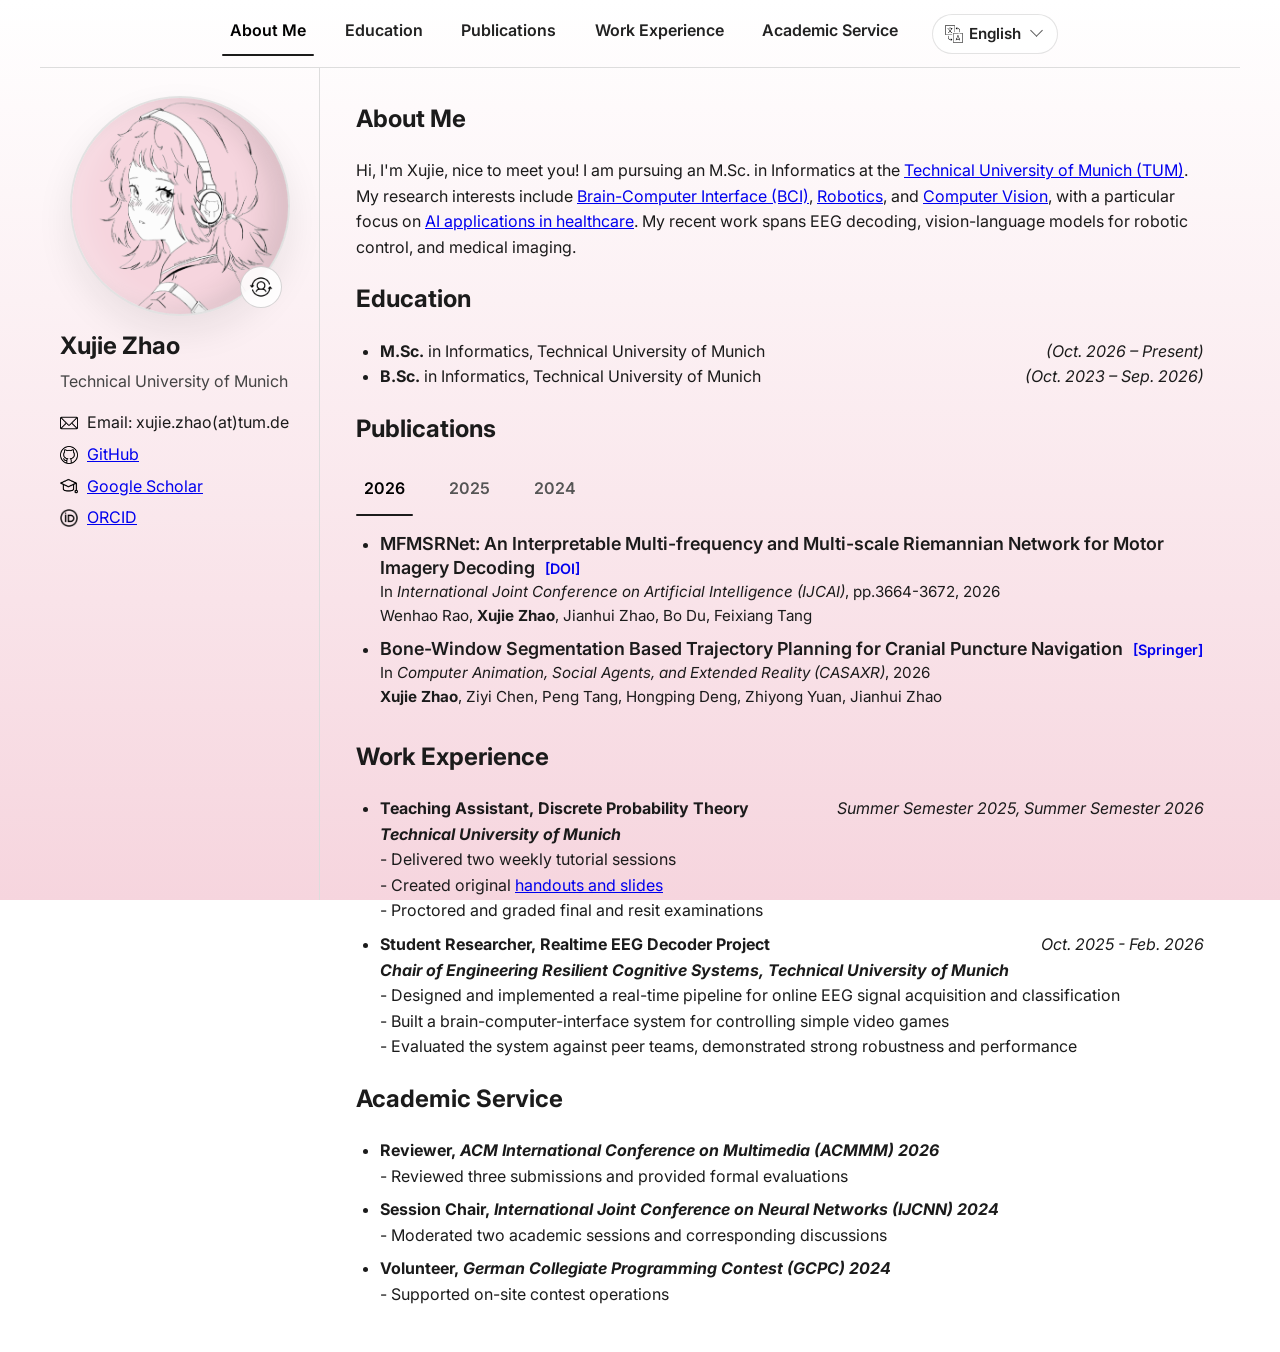
==== commit 760415f8: "guide bar redesigned" ====
--- a/index.html
+++ b/index.html
@@ -21,7 +21,7 @@
   <link rel="preconnect" href="https://fonts.gstatic.com" crossorigin>
   <link href="https://fonts.googleapis.com/css2?family=Inter:wght@400;500;600;700&display=swap" rel="stylesheet">
 
-  <link rel="stylesheet" href="assets/css/style.css?v=20261102-mobile-alignment" />
+  <link rel="stylesheet" href="assets/css/style.css?v=20261107-scroll-follow" />
   <meta name="google-site-verification" content="BBAM4CJWL4HLsDOf_jV-iVOzETcsDzB7LPSBLOvxTzo" />
   
   <link rel="alternate" hreflang="en" href="https://arthurwalnut.github.io/">
@@ -34,12 +34,14 @@
 <body>
   <header class="top-nav-bar">
     <nav class="top-nav" aria-label="Primary">
-      <a href="#about">About Me</a>
-      <a href="#educations">Education</a>
-      <a href="#pubs">Publications</a>
-      <a href="#work">Work Experience</a>
-      <a href="#service">Academic Service</a>
-      <span class="nav-indicator" aria-hidden="true"></span>
+      <div class="nav-track">
+        <a href="#about">About Me</a>
+        <a href="#educations">Education</a>
+        <a href="#pubs">Publications</a>
+        <a href="#work">Work Experience</a>
+        <a href="#service">Academic Service</a>
+        <span class="nav-indicator" aria-hidden="true"></span>
+      </div>
     </nav>
     <div class="lang-switch" data-lang-switch>
       <button class="lang-switch-trigger" type="button" aria-label="Language selector" aria-haspopup="true" aria-expanded="false">
@@ -273,6 +275,6 @@
     </section>
 
   </main>
-  <script src="assets/js/main.js?v=20261101-publication-years"></script>
+  <script src="assets/js/main.js?v=20261107-scroll-follow"></script>
 </body>
 </html>
--- a/assets/css/style.css
+++ b/assets/css/style.css
@@ -40,13 +40,17 @@
 .top-nav-bar {
   position: fixed;
   top: 0;
-  left: 50%;
-  transform: translateX(-50%);
-  width: min(var(--layout-width), calc(100vw - 32px));
+  inset-inline: 0;
+  margin-inline: auto;
+  width: max-content;
+  min-width: min(var(--layout-width), calc(100% - 32px));
+  max-width: calc(100% - 32px);
   height: var(--topbar-height);
   display: flex;
   align-items: center;
-  padding: 0 88px;
+  justify-content: center;
+  gap: clamp(12px, 2vw, 28px);
+  padding-inline: clamp(12px, 2vw, 24px);
   border-bottom: 1px solid #ddd;
   background: transparent;
   isolation: isolate;
@@ -68,25 +72,41 @@
 }
 
 .top-nav {
+  flex: 0 1 auto;
+  min-width: 0;
+  width: max-content;
+  overflow-x: auto;
+  overflow-y: hidden;
+  scrollbar-width: none;
+  scroll-padding-inline: 24px;
+  mask-image: linear-gradient(to right, transparent, black var(--fade-left, 0px),
+    black calc(100% - var(--fade-right, 0px)), transparent);
+}
+
+.top-nav::-webkit-scrollbar,
+.sidebar::-webkit-scrollbar {
+  display: none;
+}
+
+.nav-track {
   position: relative;
   display: flex;
   align-items: center;
-  justify-content: center;
-  width: 100%;
-  gap: 60px;
-  flex-wrap: wrap;
+  width: max-content;
+  gap: clamp(18px, 3vw, 48px);
+  padding-inline: 8px;
+  overflow: clip;
   --indicator-x: 0px;
   --indicator-y: 0px;
   --indicator-width: 36px;
 }
 
 .lang-switch {
-  position: absolute;
-  top: 50%;
-  right: 20px;
+  position: relative;
+  flex: none;
   z-index: 2;
-  width: 138px;
-  transform: translateY(-50%);
+  width: max-content;
+  min-width: 110px;
 }
 
 .lang-switch-trigger {
@@ -94,6 +114,7 @@
   height: 40px;
   display: grid;
   grid-template-columns: 18px 1fr 18px;
+  column-gap: 6px;
   align-items: center;
   padding: 0 12px;
   border: 1px solid rgba(27, 27, 27, 0.12);
@@ -205,6 +226,8 @@
 
 .top-nav a {
   position: relative;
+  flex: none;
+  white-space: nowrap;
   z-index: 1;
   padding: 8px 0 14px;
   text-decoration: none;
@@ -224,8 +247,7 @@
   color: #000;
 }
 
-.nav-indicator,
-.top-nav::after {
+.nav-indicator {
   position: absolute;
   top: 0;
   left: 0;
@@ -239,22 +261,12 @@
   pointer-events: none;
 }
 
-.top-nav::after {
-  content: "";
-  --indicator-x: var(--indicator-next-x, 0px);
-  --indicator-y: var(--indicator-next-y, 0px);
-  --indicator-width: var(--indicator-next-width, 0px);
-}
-
-.top-nav.is-multiline .nav-indicator,
-.top-nav.is-multiline::after {
-  /* Scroll frames drive both segments directly, including row handoffs. */
-  transition: opacity 120ms ease-out;
-}
-
-.top-nav.is-indicator-ready .nav-indicator,
-.top-nav.is-indicator-ready::after {
+.top-nav.is-indicator-ready .nav-indicator {
   opacity: 1;
+}
+
+.top-nav.is-overflowing .nav-indicator {
+  transition-property: opacity;
 }
 
 .sidebar {
@@ -265,7 +277,9 @@
   height: calc(100vh - var(--topbar-height));
   padding: 28px 20px;
   border-right: 1px solid #ddd;
+  overflow-x: hidden;
   overflow-y: auto;
+  scrollbar-width: none;
   background: transparent;
   isolation: isolate;
   z-index: 900;
@@ -275,8 +289,8 @@
   --profile-switch-right: 8px;
   --profile-switch-bottom: 8px;
   position: relative;
-  width: 220px;
-  height: 220px;
+  width: min(220px, 100%);
+  aspect-ratio: 1;
   margin: 0 auto;
   perspective: 900px;
 }
@@ -377,6 +391,7 @@
   align-items: center;
   gap: 9px;
   margin-bottom: 6px;
+  overflow-wrap: anywhere;
 }
 
 .contact-icon {
@@ -534,18 +549,24 @@
   color: transparent;
 }
 
+/* Below the full layout width plus its gutters, include the left gutter in the sidebar. */
+@media (max-width: 1232px), (hover: none) and (pointer: coarse) {
+  .sidebar {
+    left: 0;
+    width: calc(var(--sidebar-width) + 16px);
+    padding-inline: 12px;
+    text-align: center;
+  }
+
+  .contact-block li {
+    justify-content: center;
+  }
+}
+
 @media (max-width: 900px) {
   :root {
     --sidebar-width: 240px;
     --content-width: 700px;
-  }
-
-  .top-nav-bar {
-    padding: 0 78px;
-  }
-
-  .top-nav {
-    gap: 28px;
   }
 
   .container {
@@ -574,36 +595,14 @@
 
   .top-nav-bar {
     position: sticky;
-    left: 0;
-    transform: none;
     width: 100%;
+    max-width: 100%;
     min-height: 60px;
-    padding: 12px;
-    display: grid;
-    grid-template-columns: minmax(0, 1fr) auto;
-    gap: 10px;
+    padding-block: 4px;
   }
 
   .top-nav-bar.is-scroll-hidden {
     transform: translateY(-100%);
-  }
-
-  .top-nav {
-    display: grid;
-    grid-template-columns: repeat(2, minmax(0, 1fr));
-    gap: 8px 12px;
-    width: 100%;
-  }
-
-  .top-nav a {
-    text-align: center;
-  }
-
-  .lang-switch {
-    position: static;
-    transform: none;
-    justify-self: end;
-    align-self: center;
   }
 
   .sidebar {
@@ -615,11 +614,6 @@
     border-right: none;
     border-bottom: 1px solid #ddd;
     padding: 18px 16px;
-    text-align: center;
-  }
-
-  .contact-block li {
-    justify-content: center;
   }
 
   .container {
